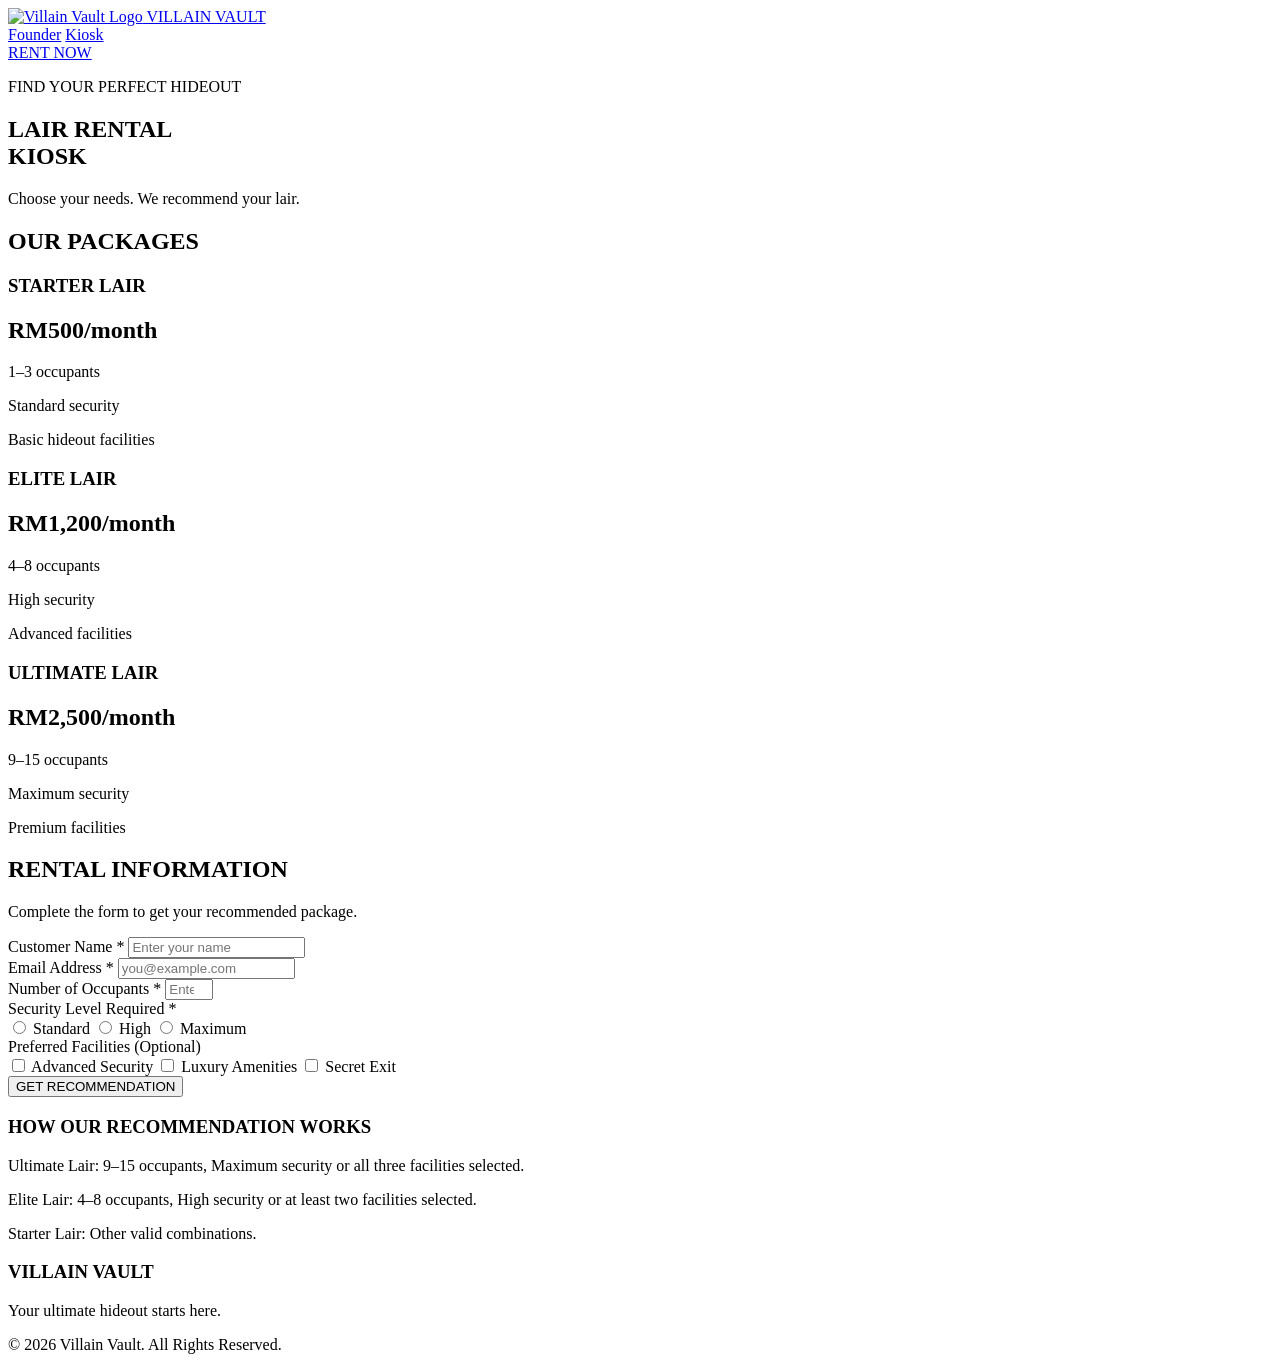
==== kiosk.html @ 797598e4 "Add files via upload" ====
<!DOCTYPE html>
<html lang="en">
<head>
    <meta charset="UTF-8">
    <meta name="viewport" content="width=device-width, initial-scale=1.0">
    <title>Villain Vault | Kiosk</title>

    <link rel="stylesheet" href="css/style.css">
    <script src="js/script.js" defer></script>
</head>

<body>

<header>
    <nav class="navbar">

<a href="index.html" class="logo">
            <img src="images/logo.png"
            alt="Villain Vault Logo">    VILLAIN <span>VAULT</span>
</a>

        <div class="nav-links">
            <a href="index.html">Founder</a>
            <a href="kiosk.html" class="active">Kiosk</a>
        </div>

<a href="#rental-form" class="nav-button">
    RENT NOW
</a>

    </nav>
</header>

<main>

<section class="hero kiosk-hero">
    
        <div class="hero-content">

            <p class="small-title">FIND YOUR PERFECT HIDEOUT</p>

            <h1>
                LAIR RENTAL<br>
                <span>KIOSK</span>
            </h1>

            <p>Choose your needs. We recommend your lair.</p>

        </div>

    </section>

    <section class="section-container">

        <div class="package-section">

            <h2>OUR <span>PACKAGES</span></h2>

            <div class="package-grid">

                <div class="package-card">

                    <h3>STARTER LAIR</h3>

                    <h2>RM500<span>/month</span></h2>

                    <p>1–3 occupants</p>
                    <p>Standard security</p>
                    <p>Basic hideout facilities</p>

                </div>

                <div class="package-card">

                    <h3>ELITE LAIR</h3>

                    <h2>RM1,200<span>/month</span></h2>

                    <p>4–8 occupants</p>
                    <p>High security</p>
                    <p>Advanced facilities</p>

                </div>

                <div class="package-card">

                    <h3>ULTIMATE LAIR</h3>

                    <h2>RM2,500<span>/month</span></h2>

                    <p>9–15 occupants</p>
                    <p>Maximum security</p>
                    <p>Premium facilities</p>

                </div>

            </div>

        </div>

        <div class="form-container" id="rental-form">

            <h2>RENTAL <span>INFORMATION</span></h2>

            <p>
                Complete the form to get your recommended package.
            </p>

  
<form id="recommendationForm" novalidate>

    <div class="form-group">
        <label for="customerName">Customer Name *</label>
        <input type="text"
               id="customerName"
               placeholder="Enter your name">
        <small class="error-message" id="nameError"></small>
    </div>

    <div class="form-group">
        <label for="email">Email Address *</label>
        <input type="email"
               id="email"
               placeholder="you@example.com">
        <small class="error-message" id="emailError"></small>
    </div>

    <div class="form-group">
        <label for="occupants">Number of Occupants *</label>
        <input type="number"
               id="occupants"
               min="1"
               max="15"
               placeholder="Enter 1–15">
        <small class="error-message" id="occupantsError"></small>
    </div>

    <div class="form-group">
        <label>Security Level Required *</label>

        <div class="radio-group">
            <label>
                <input type="radio" name="security" value="Standard">
                Standard
            </label>

            <label>
                <input type="radio" name="security" value="High">
                High
            </label>

            <label>
                <input type="radio" name="security" value="Maximum">
                Maximum
            </label>
        </div>

        <small class="error-message" id="securityError"></small>
    </div>

    <div class="form-group full-width">
        <label>Preferred Facilities (Optional)</label>

        <div class="checkbox-group">
            <label>
                <input type="checkbox" name="facilities" value="Advanced Security">
                Advanced Security
            </label>

            <label>
                <input type="checkbox" name="facilities" value="Luxury Amenities">
                Luxury Amenities
            </label>

            <label>
                <input type="checkbox" name="facilities" value="Secret Exit">
                Secret Exit
            </label>
        </div>
    </div>

    <button type="submit" class="submit-button">
        GET RECOMMENDATION
    </button>

</form>


            <div id="result" class="result-box" hidden></div>

        </div>

        <div class="rules">

            <h3>HOW OUR RECOMMENDATION WORKS</h3>

            <p>
                Ultimate Lair: 9–15 occupants, Maximum security
                or all three facilities selected.
            </p>

            <p>
                Elite Lair: 4–8 occupants, High security
                or at least two facilities selected.
            </p>

            <p>
                Starter Lair: Other valid combinations.
            </p>

        </div>

    </section>

</main>

<footer>

    <h3>VILLAIN <span>VAULT</span></h3>

    <p>Your ultimate hideout starts here.</p>

    <p>&copy; 2026 Villain Vault. All Rights Reserved.</p>

</footer>

</body>
</html>
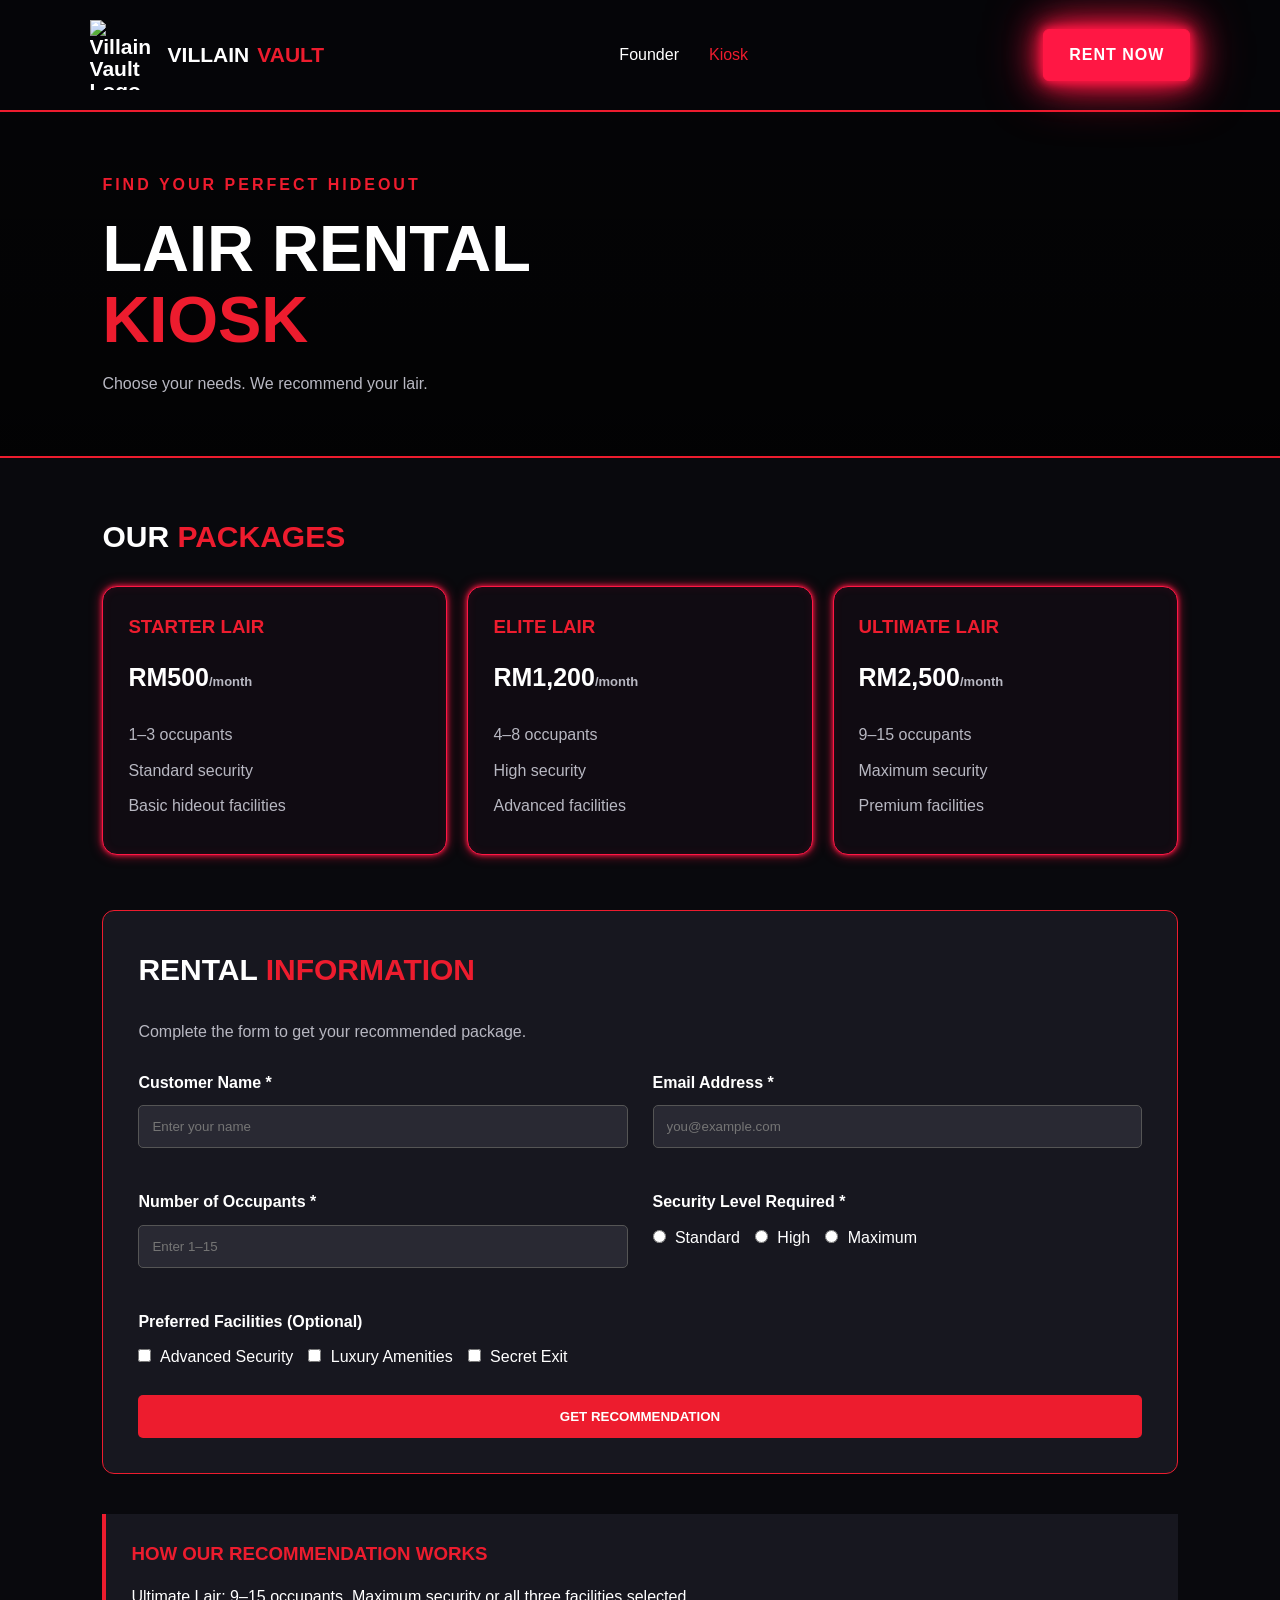
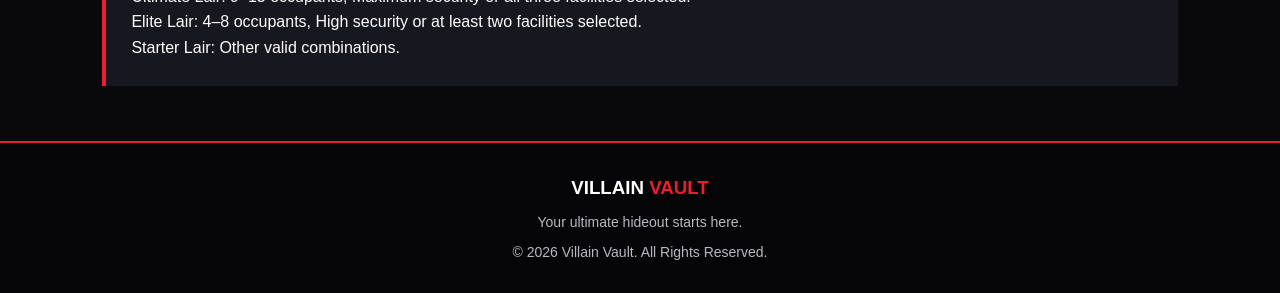
==== commit f44dc182: "Add files via upload" ====
--- a/css/style.css
+++ b/css/style.css
@@ -0,0 +1,502 @@
+
+* {
+    margin: 0;
+    padding: 0;
+    box-sizing: border-box;
+}
+
+body {
+    font-family: Arial, sans-serif;
+    background: #09090d;
+    color: white;
+    line-height: 1.6;
+}
+
+:root {
+    --red: #ed1c2e;
+    --dark: #09090d;
+    --card: #17171f;
+    --grey: #b8b8c2;
+}
+
+/* NAVIGATION */
+.navbar {
+    display: flex;
+    justify-content: space-between;
+    align-items: center;
+    padding: 20px 7%;
+    background: #050508;
+    border-bottom: 2px solid var(--red);
+}
+
+.logo {
+    font-size: 24px;
+    font-weight: bold;
+    color: white;
+    text-decoration: none;
+}
+
+.logo span,
+footer span,
+h1 span,
+h2 span {
+    color: var(--red);
+}
+
+.nav-links {
+    display: flex;
+    gap: 30px;
+}
+
+.nav-links a {
+    color: white;
+    text-decoration: none;
+}
+
+.nav-links a:hover,
+.nav-links .active {
+    color: var(--red);
+}
+
+.nav-button {
+    background: #ff1744;
+    color: #ffffff;
+    padding: 12px 25px;
+    border: 1px solid #ff1744;
+    border-radius: 6px;
+    text-decoration: none;
+    font-weight: bold;
+    letter-spacing: 1px;
+
+    box-shadow:
+        0 0 8px #ff1744,
+        0 0 18px #ff1744,
+        0 0 35px #ff1744,
+        0 0 55px rgba(255, 23, 68, 0.8);
+
+    animation: rentGlow 0.7s ease-in-out infinite alternate;
+    transition: 0.3s ease;
+}
+
+@keyframes rentGlow {
+    from {
+        box-shadow:
+            0 0 5px #ff1744,
+            0 0 12px #ff1744,
+            0 0 20px rgba(255, 23, 68, 0.7);
+    }
+
+    to {
+        box-shadow:
+            0 0 12px #ff1744,
+            0 0 25px #ff1744,
+            0 0 45px #ff1744,
+            0 0 65px rgba(255, 23, 68, 0.9);
+    }
+}
+
+.nav-button:hover {
+    background: white;
+    color: #ff1744;
+
+    box-shadow:
+        0 0 15px white,
+        0 0 30px #ff1744,
+        0 0 60px #ff1744;
+
+    transform: scale(1.08);
+}
+
+/* HERO */
+.hero,
+.kiosk-hero {
+    min-height: 400px;
+    display: flex;
+    align-items: center;
+    padding: 60px 8%;
+    background:
+        linear-gradient(90deg, #09090df2, #09090d55),
+        url("https://images.unsplash.com/photo-1519608487953-e999c86e7455?w=1600")
+        center/cover;
+    border-bottom: 2px solid var(--red);
+}
+
+.kiosk-hero {
+    min-height: 300px;
+}
+
+.hero-content h1 {
+    font-size: clamp(35px, 6vw, 65px);
+    line-height: 1.1;
+    margin: 15px 0;
+}
+
+.hero-content p {
+    color: var(--grey);
+}
+
+.small-title {
+    color: var(--red) !important;
+    letter-spacing: 3px;
+    font-weight: bold;
+}
+
+.main-button,
+.submit-button {
+    display: inline-block;
+    margin-top: 25px;
+    background: var(--red);
+    color: white;
+    border: none;
+    padding: 14px 25px;
+    text-decoration: none;
+    font-weight: bold;
+    border-radius: 5px;
+    cursor: pointer;
+}
+
+/* GENERAL SECTION */
+.section-container {
+    padding: 55px 8%;
+}
+
+.section-container h2 {
+    margin-bottom: 25px;
+    font-size: 30px;
+}
+
+/* FOUNDER */
+.profile-layout {
+    display: grid;
+    grid-template-columns: 300px 1fr;
+    gap: 45px;
+    align-items: start;
+}
+
+.profile-photo img {
+    width: 100%;
+    height: 400px;
+    object-fit: cover;
+    border: 3px solid var(--red);
+    border-radius: 10px;
+}
+
+.profile-info h3 {
+    color: var(--red);
+    margin-bottom: 15px;
+}
+
+.profile-info p {
+    margin-bottom: 20px;
+}
+
+.introduction {
+    border-top: 1px solid #444;
+    padding-top: 20px;
+    margin-top: 25px;
+}
+
+/* PACKAGES */
+.package-section {
+    margin-bottom: 55px;
+}
+
+.package-grid {
+    display: grid;
+    grid-template-columns: repeat(3, 1fr);
+    gap: 20px;
+}
+
+.package-card {
+    background: #100b12;
+    border: 1px solid #ff1744;
+    border-radius: 15px;
+    padding: 25px;
+
+    box-shadow:
+        0 0 5px #ff1744,
+        0 0 12px rgba(255, 23, 68, 0.6),
+        inset 0 0 10px rgba(255, 23, 68, 0.1);
+
+    transition: 0.3s ease;
+    animation: floatCard 3s ease-in-out infinite;
+}
+
+.package-card:hover {
+    transform: translateY(-6px);
+
+    box-shadow:
+        0 0 10px #ff1744,
+        0 0 25px #ff1744,
+        0 0 40px rgba(255, 23, 68, 0.7);
+}
+
+.package-card h3 {
+    color: var(--red);
+    margin-bottom: 15px;
+}
+
+.package-card h2 {
+    font-size: 25px;
+}
+
+.package-card h2 span {
+    font-size: 13px;
+    color: var(--grey);
+}
+
+.package-card p {
+    color: var(--grey);
+    margin: 10px 0;
+}
+
+.featured {
+    border: 2px solid var(--red);
+}
+
+/* FORM */
+.form-container {
+    background: var(--card);
+    padding: 35px;
+    border: 1px solid var(--red);
+    border-radius: 12px;
+}
+
+.form-container > p {
+    color: var(--grey);
+    margin-bottom: 25px;
+}
+
+#recommendationForm {
+    display: grid;
+    grid-template-columns: 1fr 1fr;
+    gap: 25px;
+}
+
+.form-group {
+    display: flex;
+    flex-direction: column;
+    gap: 10px;
+}
+
+.form-group label {
+    font-weight: bold;
+}
+
+.form-group input:not([type="radio"]):not([type="checkbox"]) {
+    padding: 13px;
+    background: #292933;
+    border: 1px solid #555;
+    color: white;
+    border-radius: 5px;
+    width: 100%;
+}
+
+.form-group input:focus {
+    outline: 1px solid var(--red);
+}
+
+.radio-group,
+.checkbox-group {
+    display: flex;
+    flex-wrap: wrap;
+    gap: 15px;
+}
+
+.radio-group label,
+.checkbox-group label {
+    font-weight: normal;
+}
+
+.radio-group input,
+.checkbox-group input {
+    accent-color: var(--red);
+    margin-right: 5px;
+}
+
+.full-width,
+.submit-button {
+    grid-column: 1 / -1;
+}
+
+.submit-button {
+    width: 100%;
+    margin-top: 0;
+}
+
+/* RESULT */
+.result-box {
+    margin-top: 30px;
+    padding: 25px;
+    background: #260d12;
+    border: 2px solid var(--red);
+    border-radius: 10px;
+}
+
+.result-box h2,
+.result-box h3 {
+    color: var(--red);
+    margin-bottom: 15px;
+}
+
+.result-box p {
+    margin: 8px 0;
+}
+
+/* RULES */
+.rules {
+    margin-top: 40px;
+    padding: 25px;
+    background: var(--card);
+    border-left: 4px solid var(--red);
+}
+
+.rules h3 {
+    color: var(--red);
+    margin-bottom: 15px;
+}
+
+/* FOOTER */
+footer {
+    background: #050508;
+    text-align: center;
+    padding: 30px;
+    border-top: 2px solid var(--red);
+}
+
+footer p {
+    color: var(--grey);
+    margin-top: 8px;
+    font-size: 14px;
+}
+
+/* MOBILE RESPONSIVE */
+@media (max-width: 768px) {
+    .navbar {
+        flex-wrap: wrap;
+        padding: 18px 5%;
+        gap: 15px;
+    }
+
+    .nav-links {
+        gap: 15px;
+    }
+
+    .profile-layout,
+    .package-grid,
+    #recommendationForm {
+        grid-template-columns: 1fr;
+    }
+
+    .profile-photo img {
+        max-width: 300px;
+    }
+
+    .full-width,
+    .submit-button {
+        grid-column: auto;
+    }
+
+    .form-container {
+        padding: 20px;
+    }
+
+    .hero,
+    .kiosk-hero {
+        padding: 45px 6%;
+    }
+}
+
+/* FOUNDER HEADER */
+.founder-hero {
+    background:
+        linear-gradient(rgba(0, 0, 0, 0.55), rgba(0, 0, 0, 0.75)),
+        url("../images/founder-header.jpg");
+
+    background-size: cover;
+    background-position: center;
+    background-repeat: no-repeat;
+}
+
+/* KIOSK HEADER */
+.kiosk-hero {
+    background:
+        linear-gradient(rgba(0, 0, 0, 0.55), rgba(0, 0, 0, 0.75)),
+        url("../images/kiosk-header.jpg");
+
+    background-size: cover;
+    background-position: center;
+    background-repeat: no-repeat;
+}
+
+.site-header {
+    min-height: 82px;
+    padding: 12px 6%;
+    display: flex;
+    justify-content: space-between;
+    align-items: center;
+    gap: 20px;
+    background: #05050c;
+    border-bottom: 2px solid #a83cff;
+}
+
+.logo {
+    display: flex;
+    align-items: center;
+    gap: 8px;
+    font-size: 21px;
+    font-weight: 900;
+    line-height: 1.05;
+}
+
+.logo img {
+    width: 70px;
+    height: 70px;
+    object-fit: contain;
+}
+
+.logo strong {
+    display: block;
+    color: #d18aff;
+}
+
+
+/* CUSTOM RED VALIDATION */
+
+.error-message {
+    display: block;
+    color: #ff1744;
+    font-size: 13px;
+    margin-top: 6px;
+    text-shadow: 0 0 6px rgba(255, 23, 68, 0.5);
+}
+
+.input-error {
+    border: 1px solid #ff1744 !important;
+    box-shadow: 0 0 10px rgba(255, 23, 68, 0.6) !important;
+}
+
+.radio-error {
+    color: #ff1744;
+}
+
+/* FLOATING PACKAGE CARDS */
+
+@keyframes floatCard {
+    0%, 100% {
+        transform: translateY(0);
+    }
+
+    50% {
+        transform: translateY(-10px);
+    }
+}
+
+/* Different animation timing */
+.package-card:nth-child(2) {
+    animation-delay: 0.5s;
+}
+
+.package-card:nth-child(3) {
+    animation-delay: 1s;
+}
